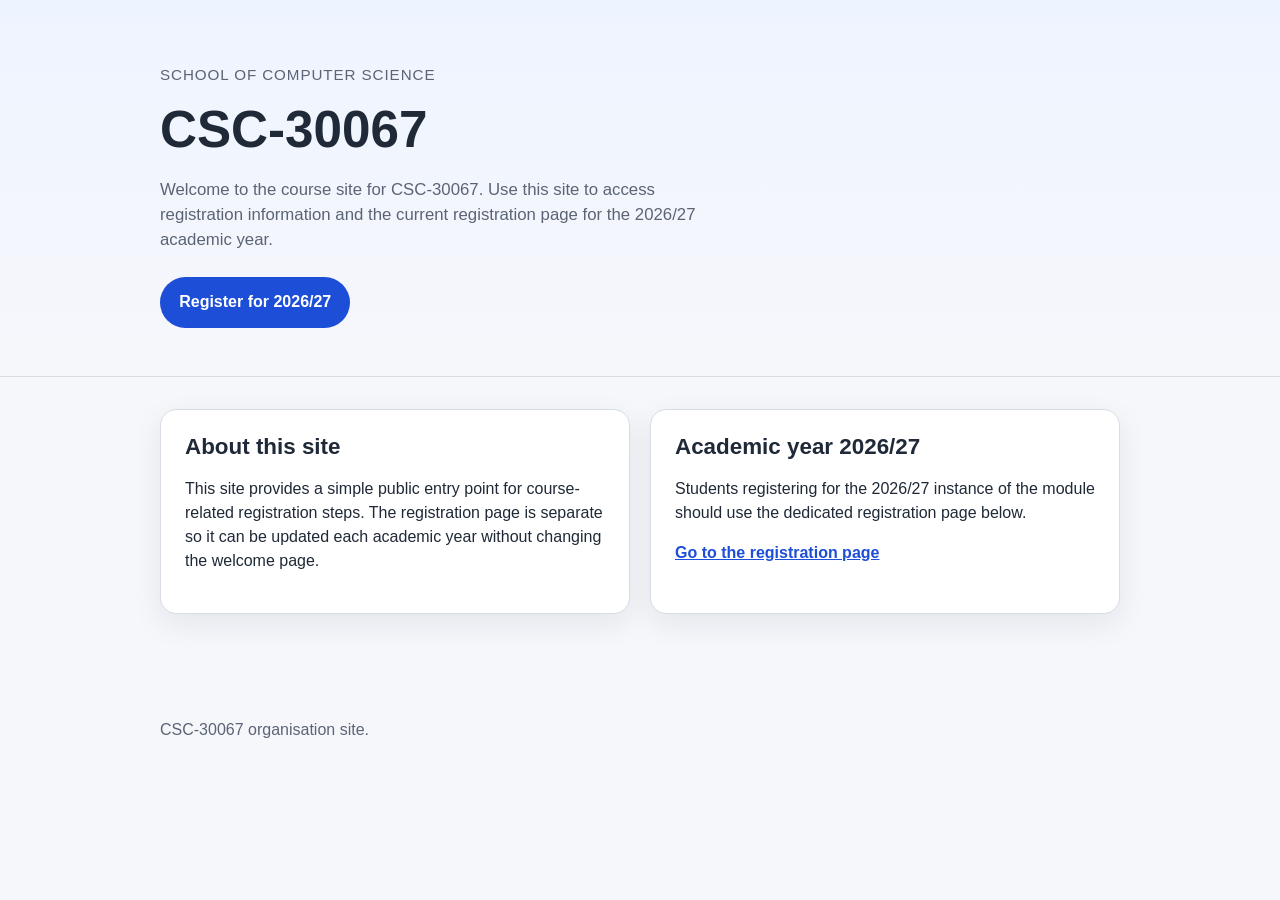
==== index.html @ 65c53f5f "initial site" ====
<!DOCTYPE html>
<html lang="en">
<head>
  <meta charset="utf-8">
  <meta name="viewport" content="width=device-width, initial-scale=1">
  <title>CSC-30067</title>
  <meta name="description" content="CSC-30067 course information and registration pages.">
  <link rel="stylesheet" href="styles.css">
</head>
<body>
  <a class="skip-link" href="#main">Skip to content</a>

  <header class="site-header">
    <div class="container">
      <p class="eyebrow">School of Computer Science</p>
      <h1>CSC-30067</h1>
      <p class="lead">
        Welcome to the course site for CSC-30067. Use this site to access registration
        information and the current registration page for the 2026/27 academic year.
      </p>
      <nav class="hero-actions" aria-label="Primary">
        <a class="button button-primary" href="register-2026-27/">Register for 2026/27</a>
      </nav>
    </div>
  </header>

  <main id="main">
    <section class="section">
      <div class="container grid-two">
        <article class="card">
          <h2>About this site</h2>
          <p>
            This site provides a simple public entry point for course-related registration
            steps. The registration page is separate so it can be updated each academic year
            without changing the welcome page.
          </p>
        </article>

        <article class="card">
          <h2>Academic year 2026/27</h2>
          <p>
            Students registering for the 2026/27 instance of the module should use the
            dedicated registration page below.
          </p>
          <p>
            <a class="text-link" href="register-2026-27/">Go to the registration page</a>
          </p>
        </article>
      </div>
    </section>
  </main>

  <footer class="site-footer">
    <div class="container">
      <p>CSC-30067 organisation site.</p>
    </div>
  </footer>
</body>
</html>
---- styles.css ----
:root {
  --bg: #f6f7fb;
  --surface: #ffffff;
  --surface-alt: #eef2ff;
  --text: #1f2937;
  --muted: #5b6474;
  --border: #d7dce5;
  --primary: #1d4ed8;
  --primary-hover: #1e40af;
  --success-bg: #eefbf3;
  --success-border: #b7e4c7;
  --shadow: 0 10px 30px rgba(15, 23, 42, 0.08);
  --radius: 16px;
  --container: 960px;
  --container-narrow: 720px;
}

*,
*::before,
*::after {
  box-sizing: border-box;
}

html {
  font-family: Arial, sans-serif;
  color: var(--text);
  background: var(--bg);
  line-height: 1.5;
}

body {
  margin: 0;
}

a {
  color: var(--primary);
}

a:hover,
a:focus-visible {
  color: var(--primary-hover);
}

.skip-link {
  position: absolute;
  left: -9999px;
  top: auto;
}

.skip-link:focus {
  left: 1rem;
  top: 1rem;
  background: #fff;
  padding: 0.75rem 1rem;
  border: 2px solid var(--primary);
  border-radius: 0.5rem;
  z-index: 1000;
}

.container {
  width: min(var(--container), calc(100% - 2rem));
  margin: 0 auto;
}

.container.narrow,
.narrow {
  width: min(var(--container-narrow), calc(100% - 2rem));
  margin: 0 auto;
}

.site-header {
  padding: 4rem 0 3rem;
  background: linear-gradient(180deg, #eef4ff 0%, #f6f7fb 100%);
  border-bottom: 1px solid var(--border);
}

.site-header-compact {
  padding-top: 3rem;
  padding-bottom: 2rem;
}

.eyebrow {
  margin: 0 0 0.75rem;
  color: var(--muted);
  font-size: 0.95rem;
  text-transform: uppercase;
  letter-spacing: 0.06em;
}

h1,
h2 {
  line-height: 1.2;
  margin-top: 0;
}

h1 {
  font-size: clamp(2rem, 4vw, 3.5rem);
  margin-bottom: 1rem;
}

h2 {
  font-size: 1.4rem;
  margin-bottom: 0.75rem;
}

.lead {
  max-width: 60ch;
  color: var(--muted);
  font-size: 1.05rem;
}

.section {
  padding: 2rem 0 4rem;
}

.grid-two {
  display: grid;
  gap: 1.25rem;
}

@media (min-width: 760px) {
  .grid-two {
    grid-template-columns: 1fr 1fr;
  }
}

.card {
  background: var(--surface);
  border: 1px solid var(--border);
  border-radius: var(--radius);
  box-shadow: var(--shadow);
  padding: 1.5rem;
}

.form-card {
  margin-top: 1.25rem;
}

.hero-actions {
  margin-top: 1.5rem;
}

.button {
  display: inline-block;
  border: 0;
  border-radius: 999px;
  padding: 0.85rem 1.2rem;
  text-decoration: none;
  font-weight: 600;
  cursor: pointer;
}

.button-primary {
  background: var(--primary);
  color: #fff;
}

.button-primary:hover,
.button-primary:focus-visible {
  background: var(--primary-hover);
  color: #fff;
}

.text-link {
  font-weight: 600;
}

.breadcrumbs {
  margin-top: 1rem;
  color: var(--muted);
}

.breadcrumbs a {
  text-decoration: none;
}

.checklist {
  margin: 0;
  padding-left: 1.25rem;
}

.form-group {
  margin-bottom: 1.25rem;
}

label {
  display: block;
  font-weight: 600;
  margin-bottom: 0.45rem;
}

input {
  width: 100%;
  padding: 0.85rem 0.95rem;
  border: 1px solid var(--border);
  border-radius: 0.75rem;
  font: inherit;
  color: var(--text);
  background: #fff;
}

input:focus-visible {
  outline: 3px solid rgba(29, 78, 216, 0.18);
  border-color: var(--primary);
}

.field-help {
  margin: 0.45rem 0 0;
  color: var(--muted);
  font-size: 0.95rem;
}

.status-box {
  margin-top: 1.25rem;
  padding: 1rem 1.1rem;
  background: var(--success-bg);
  border: 1px solid var(--success-border);
  border-radius: 0.9rem;
}

.site-footer {
  padding: 1.5rem 0 3rem;
  color: var(--muted);
}
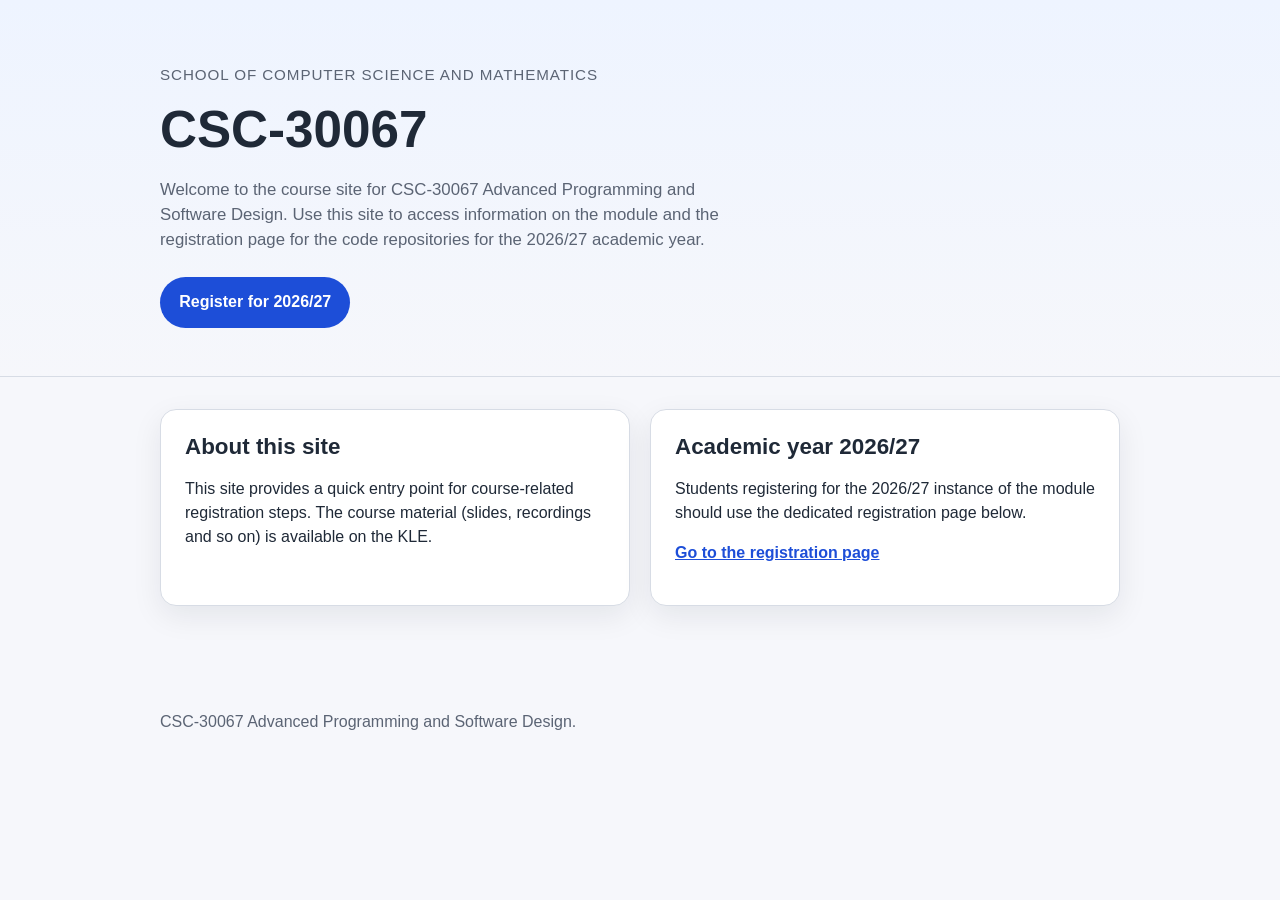
==== commit 9026d87d: "Updated course info" ====
--- a/index.html
+++ b/index.html
@@ -4,7 +4,7 @@
   <meta charset="utf-8">
   <meta name="viewport" content="width=device-width, initial-scale=1">
   <title>CSC-30067</title>
-  <meta name="description" content="CSC-30067 course information and registration pages.">
+  <meta name="description" content="CSC-30067 course information pages.">
   <link rel="stylesheet" href="styles.css">
 </head>
 <body>
@@ -12,11 +12,12 @@
 
   <header class="site-header">
     <div class="container">
-      <p class="eyebrow">School of Computer Science</p>
+      <p class="eyebrow">School of Computer Science and Mathematics</p>
       <h1>CSC-30067</h1>
       <p class="lead">
-        Welcome to the course site for CSC-30067. Use this site to access registration
-        information and the current registration page for the 2026/27 academic year.
+        Welcome to the course site for CSC-30067 Advanced Programming and Software Design. 
+        Use this site to access information on the module and the registration page for the 
+        code repositories for the 2026/27 academic year.
       </p>
       <nav class="hero-actions" aria-label="Primary">
         <a class="button button-primary" href="register-2026-27/">Register for 2026/27</a>
@@ -30,9 +31,9 @@
         <article class="card">
           <h2>About this site</h2>
           <p>
-            This site provides a simple public entry point for course-related registration
-            steps. The registration page is separate so it can be updated each academic year
-            without changing the welcome page.
+            This site provides a quick entry point for course-related registration
+            steps. The course material (slides, recordings and so on) is available
+            on the KLE.
           </p>
         </article>
 
@@ -52,7 +53,7 @@
 
   <footer class="site-footer">
     <div class="container">
-      <p>CSC-30067 organisation site.</p>
+      <p>CSC-30067 Advanced Programming and Software Design.</p>
     </div>
   </footer>
 </body>
--- a/styles.css
+++ b/styles.css
@@ -183,6 +183,27 @@
   margin-bottom: 1.25rem;
 }
 
+.status-info {
+  background: #eef4ff;
+  border-color: #bfd3ff;
+}
+
+.status-success {
+  background: #eefbf3;
+  border-color: #b7e4c7;
+}
+
+.status-error {
+  background: #fff1f2;
+  border-color: #fecdd3;
+}
+
+button:disabled,
+.button:disabled {
+  opacity: 0.7;
+  cursor: not-allowed;
+}
+
 label {
   display: block;
   font-weight: 600;
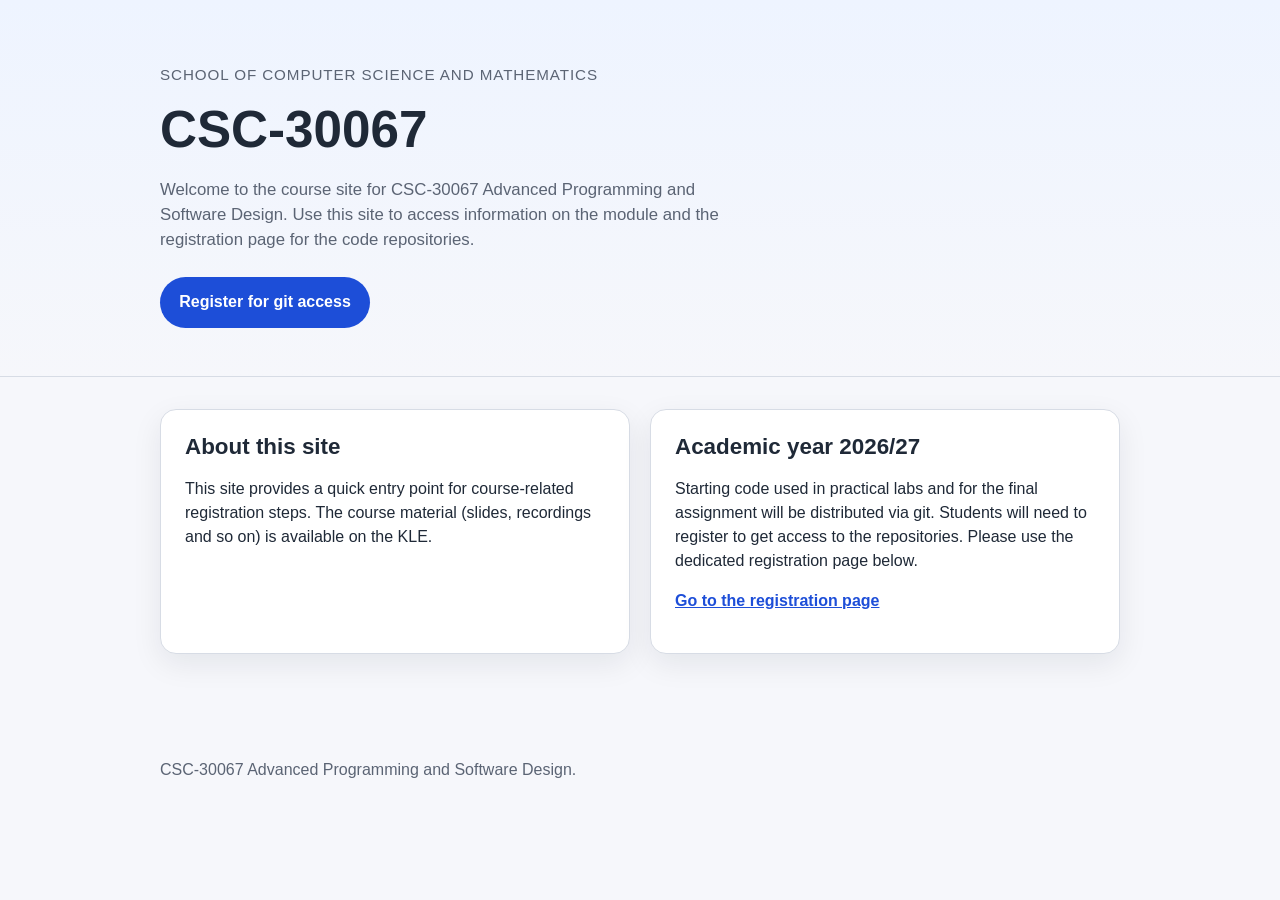
==== commit bb9c0217: "Updated course info" ====
--- a/index.html
+++ b/index.html
@@ -3,7 +3,7 @@
 <head>
   <meta charset="utf-8">
   <meta name="viewport" content="width=device-width, initial-scale=1">
-  <title>CSC-30067</title>
+  <title>CSC-30067 - Advanced Programming and Software Design</title>
   <meta name="description" content="CSC-30067 course information pages.">
   <link rel="stylesheet" href="styles.css">
 </head>
@@ -17,10 +17,10 @@
       <p class="lead">
         Welcome to the course site for CSC-30067 Advanced Programming and Software Design. 
         Use this site to access information on the module and the registration page for the 
-        code repositories for the 2026/27 academic year.
+        code repositories.
       </p>
       <nav class="hero-actions" aria-label="Primary">
-        <a class="button button-primary" href="register-2026-27/">Register for 2026/27</a>
+        <a class="button button-primary" href="register-2026-27/">Register for git access</a>
       </nav>
     </div>
   </header>
@@ -40,8 +40,9 @@
         <article class="card">
           <h2>Academic year 2026/27</h2>
           <p>
-            Students registering for the 2026/27 instance of the module should use the
-            dedicated registration page below.
+            Starting code used in practical labs and for the final assignment will be distributed via git. 
+            Students will need  to register to get access to the repositories. 
+            Please use the dedicated registration page below.
           </p>
           <p>
             <a class="text-link" href="register-2026-27/">Go to the registration page</a>
